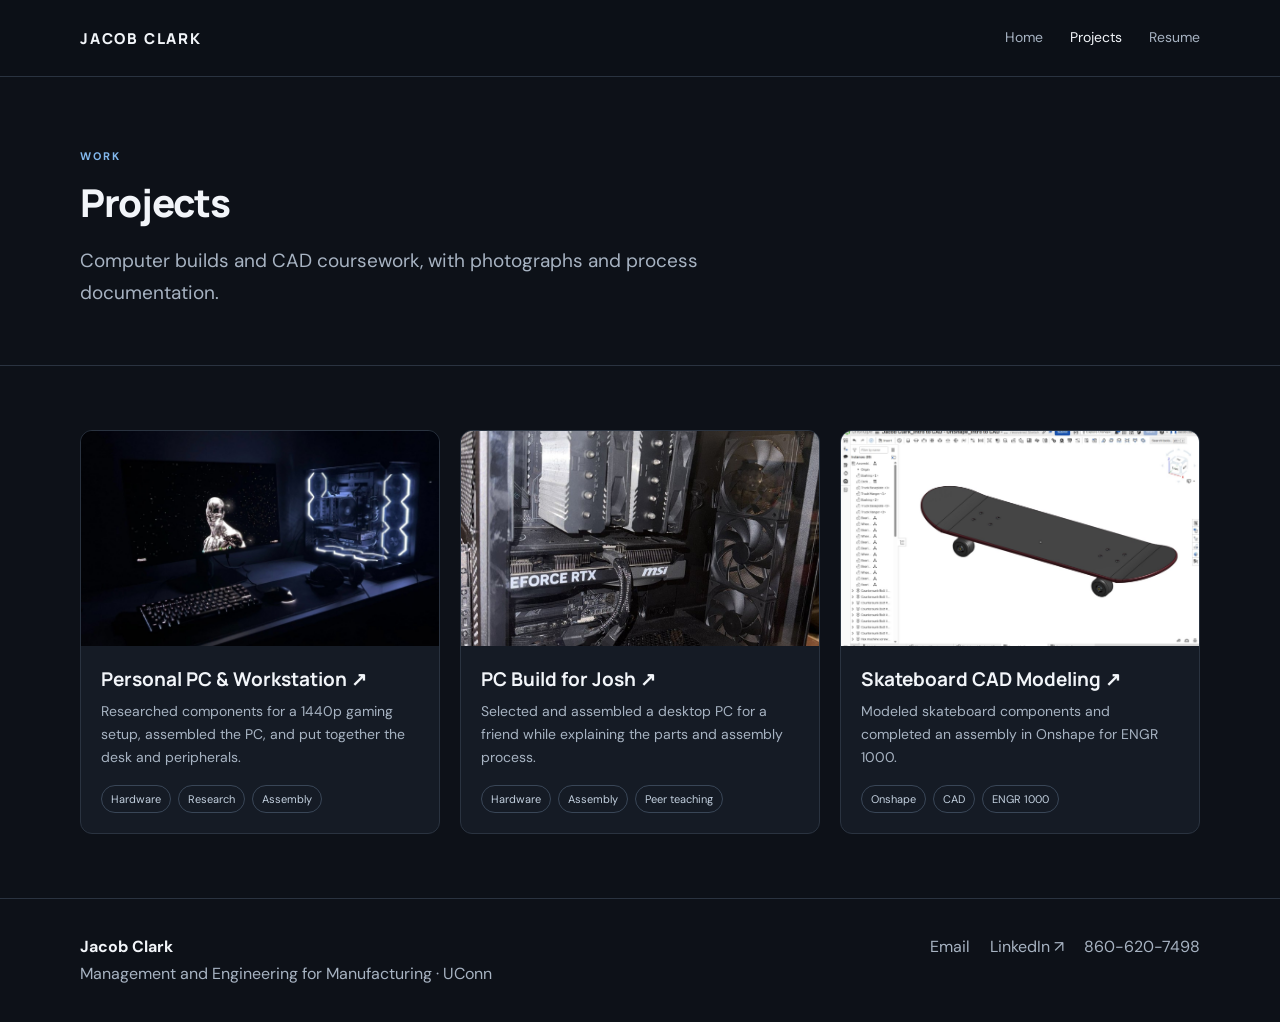
==== projects.html @ 14380b50 "Add files via upload" ====
<!doctype html><html lang="en"><head><meta charset="utf-8"><meta name="viewport" content="width=device-width, initial-scale=1"><meta name="description" content="Jacob Clark — engineering projects and experience. UConn Management and Engineering for Manufacturing."><title>Projects | Jacob Clark</title><link rel="stylesheet" href="style.css"></head><body><a class="skip" href="#main">Skip to content</a><header class="header"><nav class="nav container" aria-label="Main navigation"><a class="logo" href="index.html">JACOB CLARK</a><div class="navlinks"><a href="index.html">Home</a><a href="projects.html" aria-current="page">Projects</a><a href="resume.html">Resume</a></div></nav></header><main id="main"><section class="container page-intro"><div class="eyebrow">Work</div><h1 class="page-title">Projects</h1><p class="lead">Computer builds and CAD coursework, with photographs and process documentation.</p></section><section class="section"><div class="container"><div class="cards"><a class="card" href="projects/pc-workstation.html"><img src="assets/my-cover.jpg" alt="Personal PC &amp; Workstation project photograph or screenshot" loading="lazy"><div class="card-body"><h3>Personal PC & Workstation ↗</h3><p>Researched components for a 1440p gaming setup, assembled the PC, and put together the desk and peripherals.</p><div class="tags"><span class="tag">Hardware</span><span class="tag">Research</span><span class="tag">Assembly</span></div></div></a><a class="card" href="projects/josh-pc.html"><img src="assets/josh-cover.jpg" alt="PC Build for Josh project photograph or screenshot" loading="lazy"><div class="card-body"><h3>PC Build for Josh ↗</h3><p>Selected and assembled a desktop PC for a friend while explaining the parts and assembly process.</p><div class="tags"><span class="tag">Hardware</span><span class="tag">Assembly</span><span class="tag">Peer teaching</span></div></div></a><a class="card" href="projects/skateboard-cad.html"><img src="assets/skate-cover.jpg" alt="Skateboard CAD Modeling project photograph or screenshot" loading="lazy"><div class="card-body"><h3>Skateboard CAD Modeling ↗</h3><p>Modeled skateboard components and completed an assembly in Onshape for ENGR 1000.</p><div class="tags"><span class="tag">Onshape</span><span class="tag">CAD</span><span class="tag">ENGR 1000</span></div></div></a></div></div></section></main><footer class="footer"><div class="container footer-inner"><div><strong>Jacob Clark</strong><div>Management and Engineering for Manufacturing · UConn</div></div><div class="footer-links"><a href="mailto:clarkjake992@gmail.com">Email</a><a href="https://www.linkedin.com/in/jacob-clark-855b83431" target="_blank" rel="noopener noreferrer">LinkedIn ↗</a><a href="tel:+18606207498">860-620-7498</a></div></div></footer></body></html>
---- style.css ----
@import url('https://fonts.googleapis.com/css2?family=DM+Sans:wght@400;500;600;700&family=Manrope:wght@400;500;600;700;800&display=swap');
:root{color-scheme:dark;--bg:#0d1118;--panel:#151b25;--line:#2a3340;--ink:#f2f5f9;--muted:#a7b3c2;--blue:#82b8ed;--max:1120px}*{box-sizing:border-box}html{scroll-behavior:smooth}body{margin:0;background:var(--bg);color:var(--ink);font:16px/1.65 'DM Sans',Arial,sans-serif}a{color:inherit;text-decoration:none}a:hover{color:var(--blue)}img{max-width:100%;display:block}.container{width:min(var(--max),calc(100% - 44px));margin:auto}.skip{position:absolute;left:-9999px}.skip:focus{left:10px;top:10px;background:white;color:black;padding:10px;z-index:99}.header{border-bottom:1px solid var(--line);position:sticky;top:0;background:#0d1118ed;backdrop-filter:blur(12px);z-index:10}.nav{min-height:76px;display:flex;align-items:center;justify-content:space-between;gap:20px}.logo{font:800 15px 'Manrope',sans-serif;letter-spacing:.12em}.navlinks{display:flex;gap:27px;flex-wrap:wrap}.navlinks a{font-size:14px;color:var(--muted)}.navlinks a[aria-current],.navlinks a:hover{color:var(--ink)}.eyebrow{text-transform:uppercase;color:var(--blue);letter-spacing:.17em;font-size:11px;font-weight:700}.hero{padding:112px 0 94px;max-width:850px}.hero h1{font:800 clamp(40px,6vw,74px)/1.11 'Manrope',sans-serif;letter-spacing:-.055em;margin:22px 0}.hero p,.lead{color:var(--muted);font-size:19px;max-width:720px}.buttons{display:flex;gap:12px;flex-wrap:wrap;margin-top:30px}.button{border:1px solid var(--line);padding:11px 18px;border-radius:7px;font-size:14px;font-weight:700}.button.primary{background:var(--blue);color:#0c1826;border-color:var(--blue)}.button:hover{transform:translateY(-1px)}.section{padding:64px 0;border-top:1px solid var(--line)}.section h2,.page-title{font:800 clamp(29px,3vw,42px)/1.2 'Manrope',sans-serif;letter-spacing:-.035em;margin:8px 0 25px}.section-head{display:flex;justify-content:space-between;align-items:end;gap:15px;margin-bottom:24px}.section-head h2{margin-bottom:0}.quiet-link{color:var(--blue);font-size:14px}.cards{display:grid;grid-template-columns:repeat(3,minmax(0,1fr));gap:20px}.card{border:1px solid var(--line);border-radius:12px;overflow:hidden;background:var(--panel);transition:transform .2s,border-color .2s}.card:hover{transform:translateY(-3px);border-color:#668eb9}.card img{width:100%;height:215px;object-fit:cover}.card-body{padding:20px}.card h3{font:700 19px 'Manrope',sans-serif;margin:0 0 8px}.card p{font-size:14px;color:var(--muted);margin:0 0 16px}.tags{display:flex;flex-wrap:wrap;gap:7px}.tag{font-size:11px;border:1px solid #394657;color:#c3d0df;border-radius:100px;padding:4px 9px}.two{display:grid;grid-template-columns:1fr 1fr;gap:70px}.two p,.prose p,.prose li{color:var(--muted)}.fact{border-top:1px solid var(--line);padding:16px 0}.fact strong{display:block}.fact span{font-size:14px;color:var(--muted)}.page-intro{padding:70px 0 38px}.page-intro .page-title{margin:15px 0}.project-hero{width:100%;max-height:570px;object-fit:cover;border:1px solid var(--line);border-radius:12px}.project-layout{display:grid;grid-template-columns:minmax(0,1.7fr) minmax(240px,1fr);gap:72px;padding:50px 0 75px}.prose h2{font:700 24px 'Manrope',sans-serif;margin:32px 0 10px}.prose h2:first-child{margin-top:0}.side{border-top:1px solid var(--line)}.side .fact{padding:15px 0}.gallery{display:grid;grid-template-columns:repeat(2,minmax(0,1fr));gap:20px}.gallery figure{margin:0}.gallery img{width:100%;height:330px;object-fit:cover;border:1px solid var(--line);border-radius:10px}.gallery figcaption{font-size:13px;color:var(--muted);padding:9px 0}.timeline{border-left:1px solid var(--line);padding-left:20px;margin:22px 0}.timeline-item{margin:0 0 28px}.timeline-item h3{margin:0;font:700 17px 'Manrope',sans-serif}.timeline-item p{color:var(--muted);margin:5px 0}.footer{border-top:1px solid var(--line);padding:35px 0;color:var(--muted)}.footer-inner{display:flex;justify-content:space-between;gap:20px;flex-wrap:wrap}.footer strong{color:var(--ink)}.footer-links{display:flex;gap:20px;flex-wrap:wrap}.note{background:var(--panel);border:1px solid var(--line);padding:22px;border-radius:10px;color:var(--muted)}.small{font-size:14px;color:var(--muted)}@media(max-width:850px){.cards{grid-template-columns:1fr 1fr}.project-layout,.two{grid-template-columns:1fr;gap:28px}.hero{padding:75px 0}.gallery img{height:250px}}@media(max-width:600px){.nav{align-items:flex-start;padding:16px 0;flex-direction:column;gap:8px}.navlinks{gap:19px}.cards,.gallery{grid-template-columns:1fr}.card img{height:235px}.gallery img{height:auto;max-height:420px}.section{padding:42px 0}.hero{padding:64px 0}.container{width:min(var(--max),calc(100% - 32px))}}
/* V3: full-resolution project image viewer */
.zoomable{cursor:zoom-in;transition:filter .18s ease}.zoomable:hover{filter:brightness(1.12)}.zoomable:focus-visible{outline:3px solid var(--blue);outline-offset:4px}.lightbox[hidden]{display:none!important}.lightbox{position:fixed;inset:0;z-index:1000;background:rgba(3,6,12,.97);display:flex;align-items:center;justify-content:center;padding:64px 64px 90px}.lightbox-open{overflow:hidden}.lightbox-image{max-width:100%;max-height:calc(100dvh - 165px);width:auto;height:auto;object-fit:contain;cursor:zoom-in;user-select:none}.lightbox-image.zoomed{max-width:none;max-height:none;width:auto;height:auto;transform:scale(1.45);cursor:zoom-out}.lightbox-bar{position:absolute;top:0;left:0;right:0;display:flex;align-items:center;justify-content:space-between;padding:12px 22px;color:#fff;background:#101723}.lightbox button{border:1px solid #526074;color:white;background:#1c2736;border-radius:8px;cursor:pointer;font-size:23px}.lightbox-close{width:42px;height:42px}.lightbox-prev,.lightbox-next{position:absolute;top:50%;transform:translateY(-50%);width:43px;height:60px}.lightbox-prev{left:10px}.lightbox-next{right:10px}.lightbox-caption{position:absolute;bottom:28px;left:20px;right:20px;color:#e4e9f1;text-align:center;margin:0;font-size:14px}.lightbox-hint{position:absolute;bottom:7px;color:#98a9bb;text-align:center;margin:0;font-size:11px}.image-help{font-size:13px;color:var(--muted);margin:-12px 0 17px}.about-intro{max-width:760px}.about-intro p{color:var(--muted);font-size:17px}.about-focus{display:grid;grid-template-columns:repeat(3,minmax(0,1fr));gap:16px}.focus-item{background:var(--panel);border:1px solid var(--line);border-radius:10px;padding:20px}.focus-item h3{margin:0 0 8px;font-size:17px}.focus-item p{margin:0;color:var(--muted);font-size:14px}@media(max-width:700px){.about-focus{grid-template-columns:1fr}.lightbox{padding:60px 42px 85px}.lightbox-image{max-height:calc(100dvh - 150px)}.lightbox-prev,.lightbox-next{width:34px;height:50px}.lightbox-prev{left:3px}.lightbox-next{right:3px}}
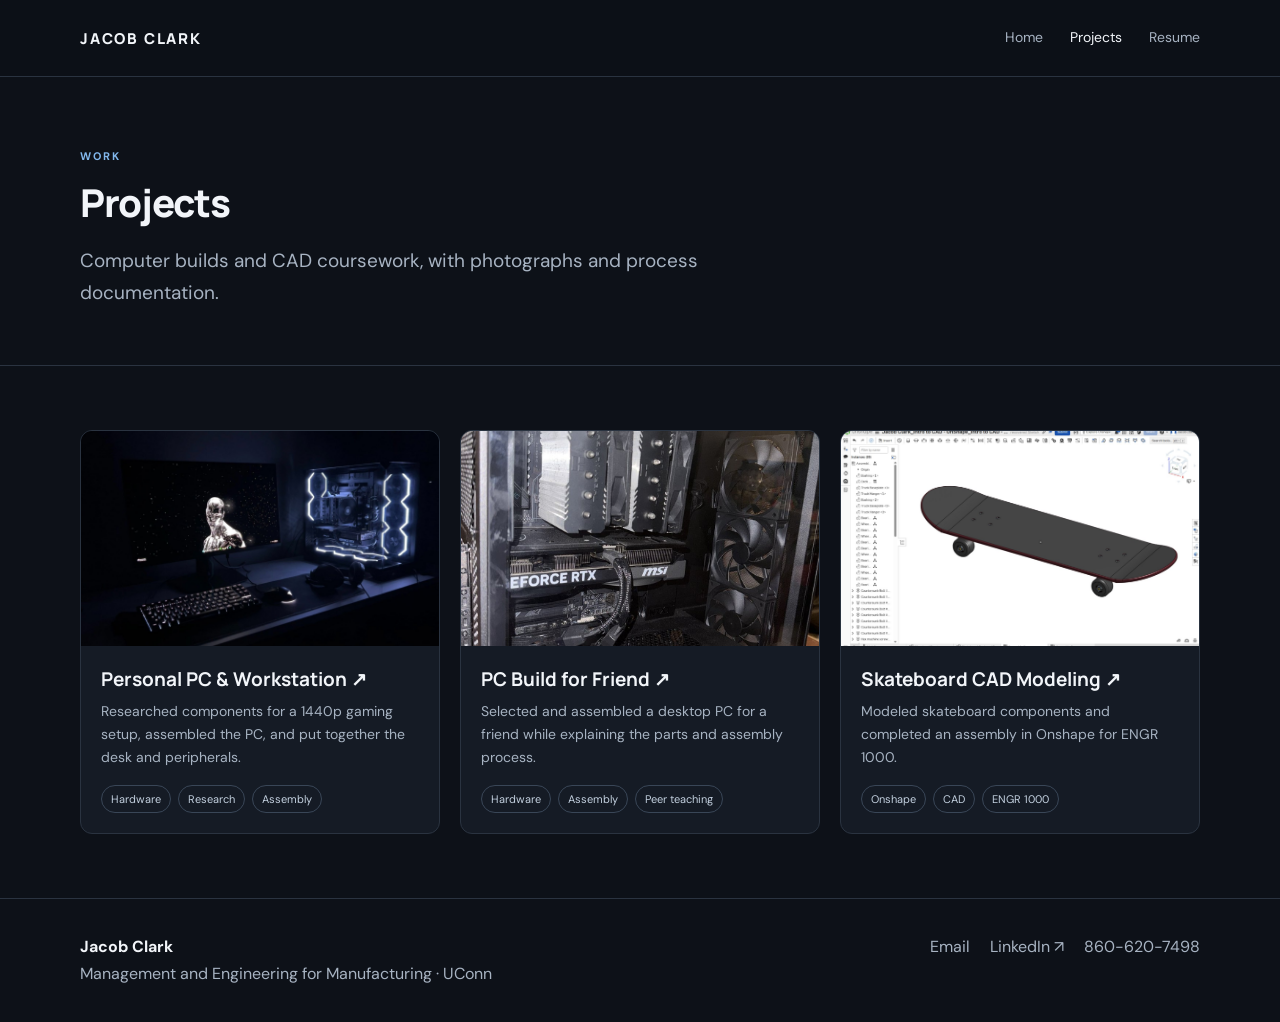
==== commit ca3acd43: "Rename friend PC project and update portfolio changelog" ====
--- a/projects.html
+++ b/projects.html
@@ -1 +1 @@
-<!doctype html><html lang="en"><head><meta charset="utf-8"><meta name="viewport" content="width=device-width, initial-scale=1"><meta name="description" content="Jacob Clark — engineering projects and experience. UConn Management and Engineering for Manufacturing."><title>Projects | Jacob Clark</title><link rel="stylesheet" href="style.css"></head><body><a class="skip" href="#main">Skip to content</a><header class="header"><nav class="nav container" aria-label="Main navigation"><a class="logo" href="index.html">JACOB CLARK</a><div class="navlinks"><a href="index.html">Home</a><a href="projects.html" aria-current="page">Projects</a><a href="resume.html">Resume</a></div></nav></header><main id="main"><section class="container page-intro"><div class="eyebrow">Work</div><h1 class="page-title">Projects</h1><p class="lead">Computer builds and CAD coursework, with photographs and process documentation.</p></section><section class="section"><div class="container"><div class="cards"><a class="card" href="projects/pc-workstation.html"><img src="assets/my-cover.jpg" alt="Personal PC &amp; Workstation project photograph or screenshot" loading="lazy"><div class="card-body"><h3>Personal PC & Workstation ↗</h3><p>Researched components for a 1440p gaming setup, assembled the PC, and put together the desk and peripherals.</p><div class="tags"><span class="tag">Hardware</span><span class="tag">Research</span><span class="tag">Assembly</span></div></div></a><a class="card" href="projects/josh-pc.html"><img src="assets/josh-cover.jpg" alt="PC Build for Josh project photograph or screenshot" loading="lazy"><div class="card-body"><h3>PC Build for Josh ↗</h3><p>Selected and assembled a desktop PC for a friend while explaining the parts and assembly process.</p><div class="tags"><span class="tag">Hardware</span><span class="tag">Assembly</span><span class="tag">Peer teaching</span></div></div></a><a class="card" href="projects/skateboard-cad.html"><img src="assets/skate-cover.jpg" alt="Skateboard CAD Modeling project photograph or screenshot" loading="lazy"><div class="card-body"><h3>Skateboard CAD Modeling ↗</h3><p>Modeled skateboard components and completed an assembly in Onshape for ENGR 1000.</p><div class="tags"><span class="tag">Onshape</span><span class="tag">CAD</span><span class="tag">ENGR 1000</span></div></div></a></div></div></section></main><footer class="footer"><div class="container footer-inner"><div><strong>Jacob Clark</strong><div>Management and Engineering for Manufacturing · UConn</div></div><div class="footer-links"><a href="mailto:clarkjake992@gmail.com">Email</a><a href="https://www.linkedin.com/in/jacob-clark-855b83431" target="_blank" rel="noopener noreferrer">LinkedIn ↗</a><a href="tel:+18606207498">860-620-7498</a></div></div></footer></body></html>+<!doctype html><html lang="en"><head><meta charset="utf-8"><meta name="viewport" content="width=device-width, initial-scale=1"><meta name="description" content="Jacob Clark — engineering projects and experience. UConn Management and Engineering for Manufacturing."><title>Projects | Jacob Clark</title><link rel="stylesheet" href="style.css"></head><body><a class="skip" href="#main">Skip to content</a><header class="header"><nav class="nav container" aria-label="Main navigation"><a class="logo" href="index.html">JACOB CLARK</a><div class="navlinks"><a href="index.html">Home</a><a href="projects.html" aria-current="page">Projects</a><a href="resume.html">Resume</a></div></nav></header><main id="main"><section class="container page-intro"><div class="eyebrow">Work</div><h1 class="page-title">Projects</h1><p class="lead">Computer builds and CAD coursework, with photographs and process documentation.</p></section><section class="section"><div class="container"><div class="cards"><a class="card" href="projects/pc-workstation.html"><img src="assets/my-cover.jpg" alt="Personal PC &amp; Workstation project photograph or screenshot" loading="lazy"><div class="card-body"><h3>Personal PC & Workstation ↗</h3><p>Researched components for a 1440p gaming setup, assembled the PC, and put together the desk and peripherals.</p><div class="tags"><span class="tag">Hardware</span><span class="tag">Research</span><span class="tag">Assembly</span></div></div></a><a class="card" href="projects/josh-pc.html"><img src="assets/josh-cover.jpg" alt="PC Build for Friend project photograph or screenshot" loading="lazy"><div class="card-body"><h3>PC Build for Friend ↗</h3><p>Selected and assembled a desktop PC for a friend while explaining the parts and assembly process.</p><div class="tags"><span class="tag">Hardware</span><span class="tag">Assembly</span><span class="tag">Peer teaching</span></div></div></a><a class="card" href="projects/skateboard-cad.html"><img src="assets/skate-cover.jpg" alt="Skateboard CAD Modeling project photograph or screenshot" loading="lazy"><div class="card-body"><h3>Skateboard CAD Modeling ↗</h3><p>Modeled skateboard components and completed an assembly in Onshape for ENGR 1000.</p><div class="tags"><span class="tag">Onshape</span><span class="tag">CAD</span><span class="tag">ENGR 1000</span></div></div></a></div></div></section></main><footer class="footer"><div class="container footer-inner"><div><strong>Jacob Clark</strong><div>Management and Engineering for Manufacturing · UConn</div></div><div class="footer-links"><a href="mailto:clarkjake992@gmail.com">Email</a><a href="https://www.linkedin.com/in/jacob-clark-855b83431" target="_blank" rel="noopener noreferrer">LinkedIn ↗</a><a href="tel:+18606207498">860-620-7498</a></div></div></footer></body></html>
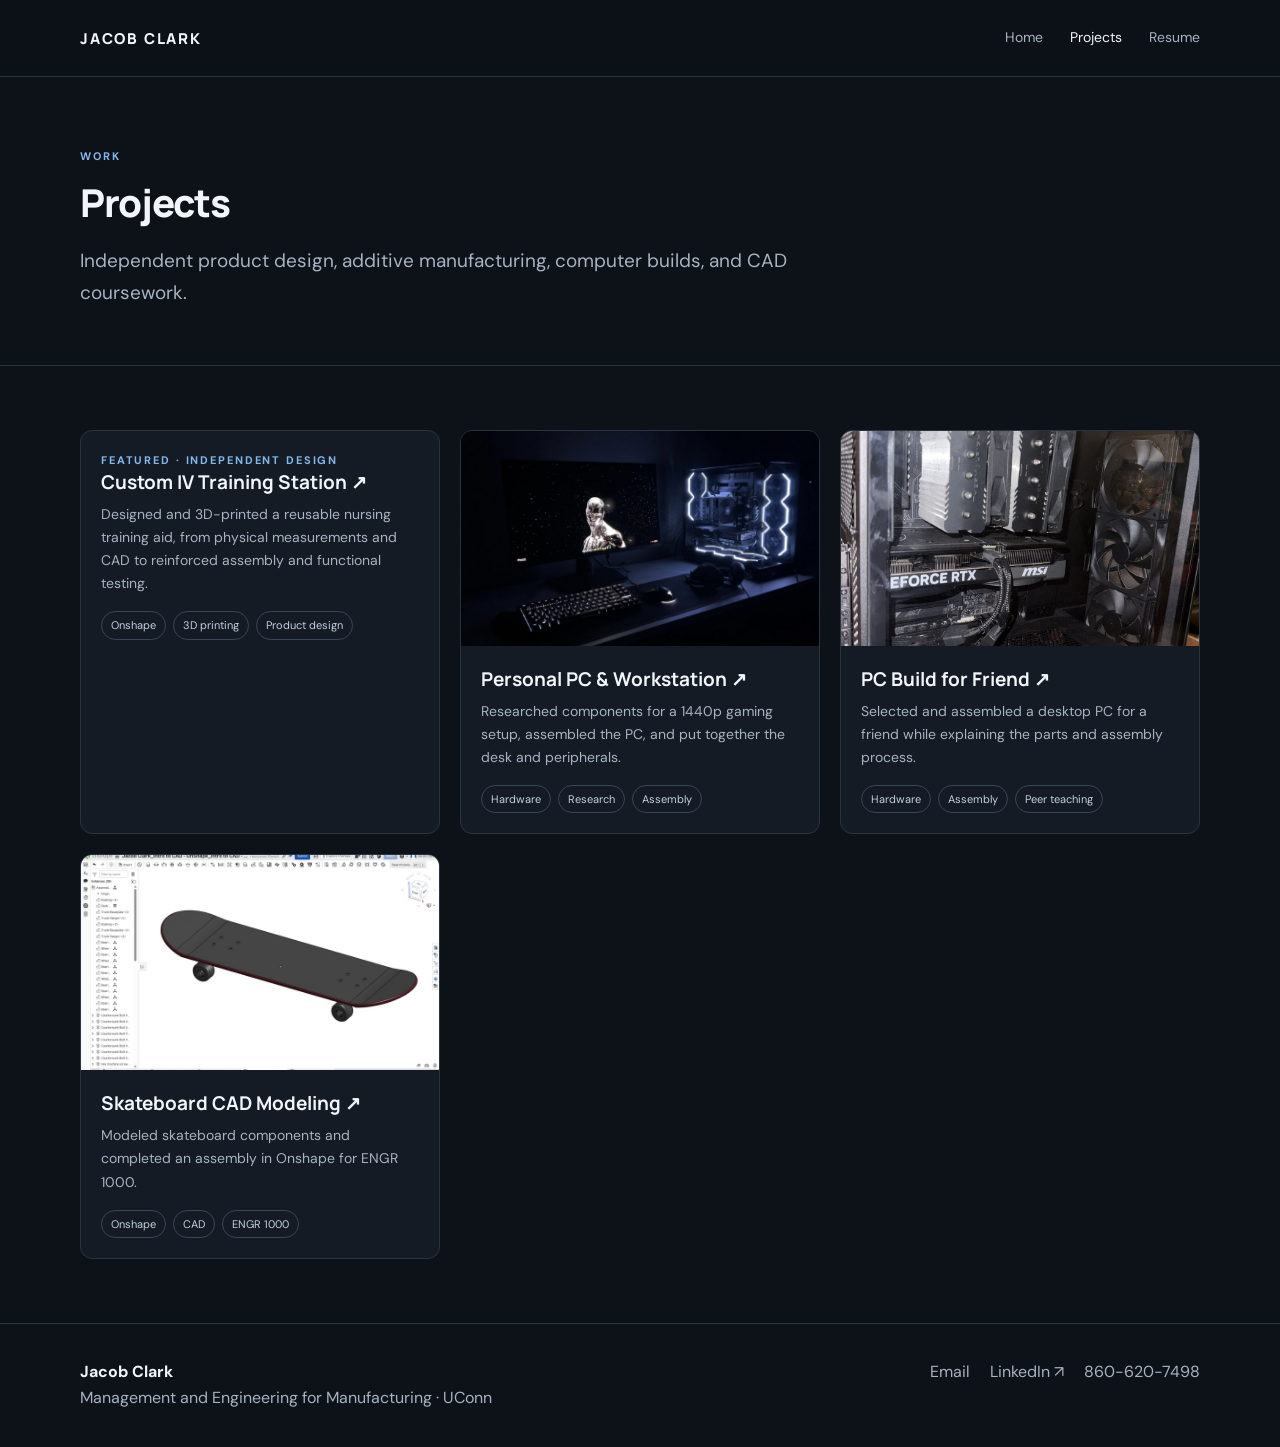
==== commit cd7d9bf6: "Feature IV training station and document update" ====
--- a/projects.html
+++ b/projects.html
@@ -1 +1 @@
-<!doctype html><html lang="en"><head><meta charset="utf-8"><meta name="viewport" content="width=device-width, initial-scale=1"><meta name="description" content="Jacob Clark — engineering projects and experience. UConn Management and Engineering for Manufacturing."><title>Projects | Jacob Clark</title><link rel="stylesheet" href="style.css"></head><body><a class="skip" href="#main">Skip to content</a><header class="header"><nav class="nav container" aria-label="Main navigation"><a class="logo" href="index.html">JACOB CLARK</a><div class="navlinks"><a href="index.html">Home</a><a href="projects.html" aria-current="page">Projects</a><a href="resume.html">Resume</a></div></nav></header><main id="main"><section class="container page-intro"><div class="eyebrow">Work</div><h1 class="page-title">Projects</h1><p class="lead">Computer builds and CAD coursework, with photographs and process documentation.</p></section><section class="section"><div class="container"><div class="cards"><a class="card" href="projects/pc-workstation.html"><img src="assets/my-cover.jpg" alt="Personal PC &amp; Workstation project photograph or screenshot" loading="lazy"><div class="card-body"><h3>Personal PC & Workstation ↗</h3><p>Researched components for a 1440p gaming setup, assembled the PC, and put together the desk and peripherals.</p><div class="tags"><span class="tag">Hardware</span><span class="tag">Research</span><span class="tag">Assembly</span></div></div></a><a class="card" href="projects/josh-pc.html"><img src="assets/josh-cover.jpg" alt="PC Build for Friend project photograph or screenshot" loading="lazy"><div class="card-body"><h3>PC Build for Friend ↗</h3><p>Selected and assembled a desktop PC for a friend while explaining the parts and assembly process.</p><div class="tags"><span class="tag">Hardware</span><span class="tag">Assembly</span><span class="tag">Peer teaching</span></div></div></a><a class="card" href="projects/skateboard-cad.html"><img src="assets/skate-cover.jpg" alt="Skateboard CAD Modeling project photograph or screenshot" loading="lazy"><div class="card-body"><h3>Skateboard CAD Modeling ↗</h3><p>Modeled skateboard components and completed an assembly in Onshape for ENGR 1000.</p><div class="tags"><span class="tag">Onshape</span><span class="tag">CAD</span><span class="tag">ENGR 1000</span></div></div></a></div></div></section></main><footer class="footer"><div class="container footer-inner"><div><strong>Jacob Clark</strong><div>Management and Engineering for Manufacturing · UConn</div></div><div class="footer-links"><a href="mailto:clarkjake992@gmail.com">Email</a><a href="https://www.linkedin.com/in/jacob-clark-855b83431" target="_blank" rel="noopener noreferrer">LinkedIn ↗</a><a href="tel:+18606207498">860-620-7498</a></div></div></footer></body></html>+<!doctype html><html lang="en"><head><meta charset="utf-8"><meta name="viewport" content="width=device-width, initial-scale=1"><meta name="description" content="Jacob Clark — engineering projects and experience. UConn Management and Engineering for Manufacturing."><title>Projects | Jacob Clark</title><link rel="stylesheet" href="style.css"></head><body><a class="skip" href="#main">Skip to content</a><header class="header"><nav class="nav container" aria-label="Main navigation"><a class="logo" href="index.html">JACOB CLARK</a><div class="navlinks"><a href="index.html">Home</a><a href="projects.html" aria-current="page">Projects</a><a href="resume.html">Resume</a></div></nav></header><main id="main"><section class="container page-intro"><div class="eyebrow">Work</div><h1 class="page-title">Projects</h1><p class="lead">Independent product design, additive manufacturing, computer builds, and CAD coursework.</p></section><section class="section"><div class="container"><div class="cards"><a class="card" href="projects/iv-training-station.html"><div class="card-body"><div class="eyebrow">Featured · Independent design</div><h3>Custom IV Training Station ↗</h3><p>Designed and 3D-printed a reusable nursing training aid, from physical measurements and CAD to reinforced assembly and functional testing.</p><div class="tags"><span class="tag">Onshape</span><span class="tag">3D printing</span><span class="tag">Product design</span></div></div></a><a class="card" href="projects/pc-workstation.html"><img src="assets/my-cover.jpg" alt="Personal PC &amp; Workstation project photograph or screenshot" loading="lazy"><div class="card-body"><h3>Personal PC & Workstation ↗</h3><p>Researched components for a 1440p gaming setup, assembled the PC, and put together the desk and peripherals.</p><div class="tags"><span class="tag">Hardware</span><span class="tag">Research</span><span class="tag">Assembly</span></div></div></a><a class="card" href="projects/josh-pc.html"><img src="assets/josh-cover.jpg" alt="PC Build for Friend project photograph or screenshot" loading="lazy"><div class="card-body"><h3>PC Build for Friend ↗</h3><p>Selected and assembled a desktop PC for a friend while explaining the parts and assembly process.</p><div class="tags"><span class="tag">Hardware</span><span class="tag">Assembly</span><span class="tag">Peer teaching</span></div></div></a><a class="card" href="projects/skateboard-cad.html"><img src="assets/skate-cover.jpg" alt="Skateboard CAD Modeling project photograph or screenshot" loading="lazy"><div class="card-body"><h3>Skateboard CAD Modeling ↗</h3><p>Modeled skateboard components and completed an assembly in Onshape for ENGR 1000.</p><div class="tags"><span class="tag">Onshape</span><span class="tag">CAD</span><span class="tag">ENGR 1000</span></div></div></a></div></div></section></main><footer class="footer"><div class="container footer-inner"><div><strong>Jacob Clark</strong><div>Management and Engineering for Manufacturing · UConn</div></div><div class="footer-links"><a href="mailto:clarkjake992@gmail.com">Email</a><a href="https://www.linkedin.com/in/jacob-clark-855b83431" target="_blank" rel="noopener noreferrer">LinkedIn ↗</a><a href="tel:+18606207498">860-620-7498</a></div></div></footer></body></html>
